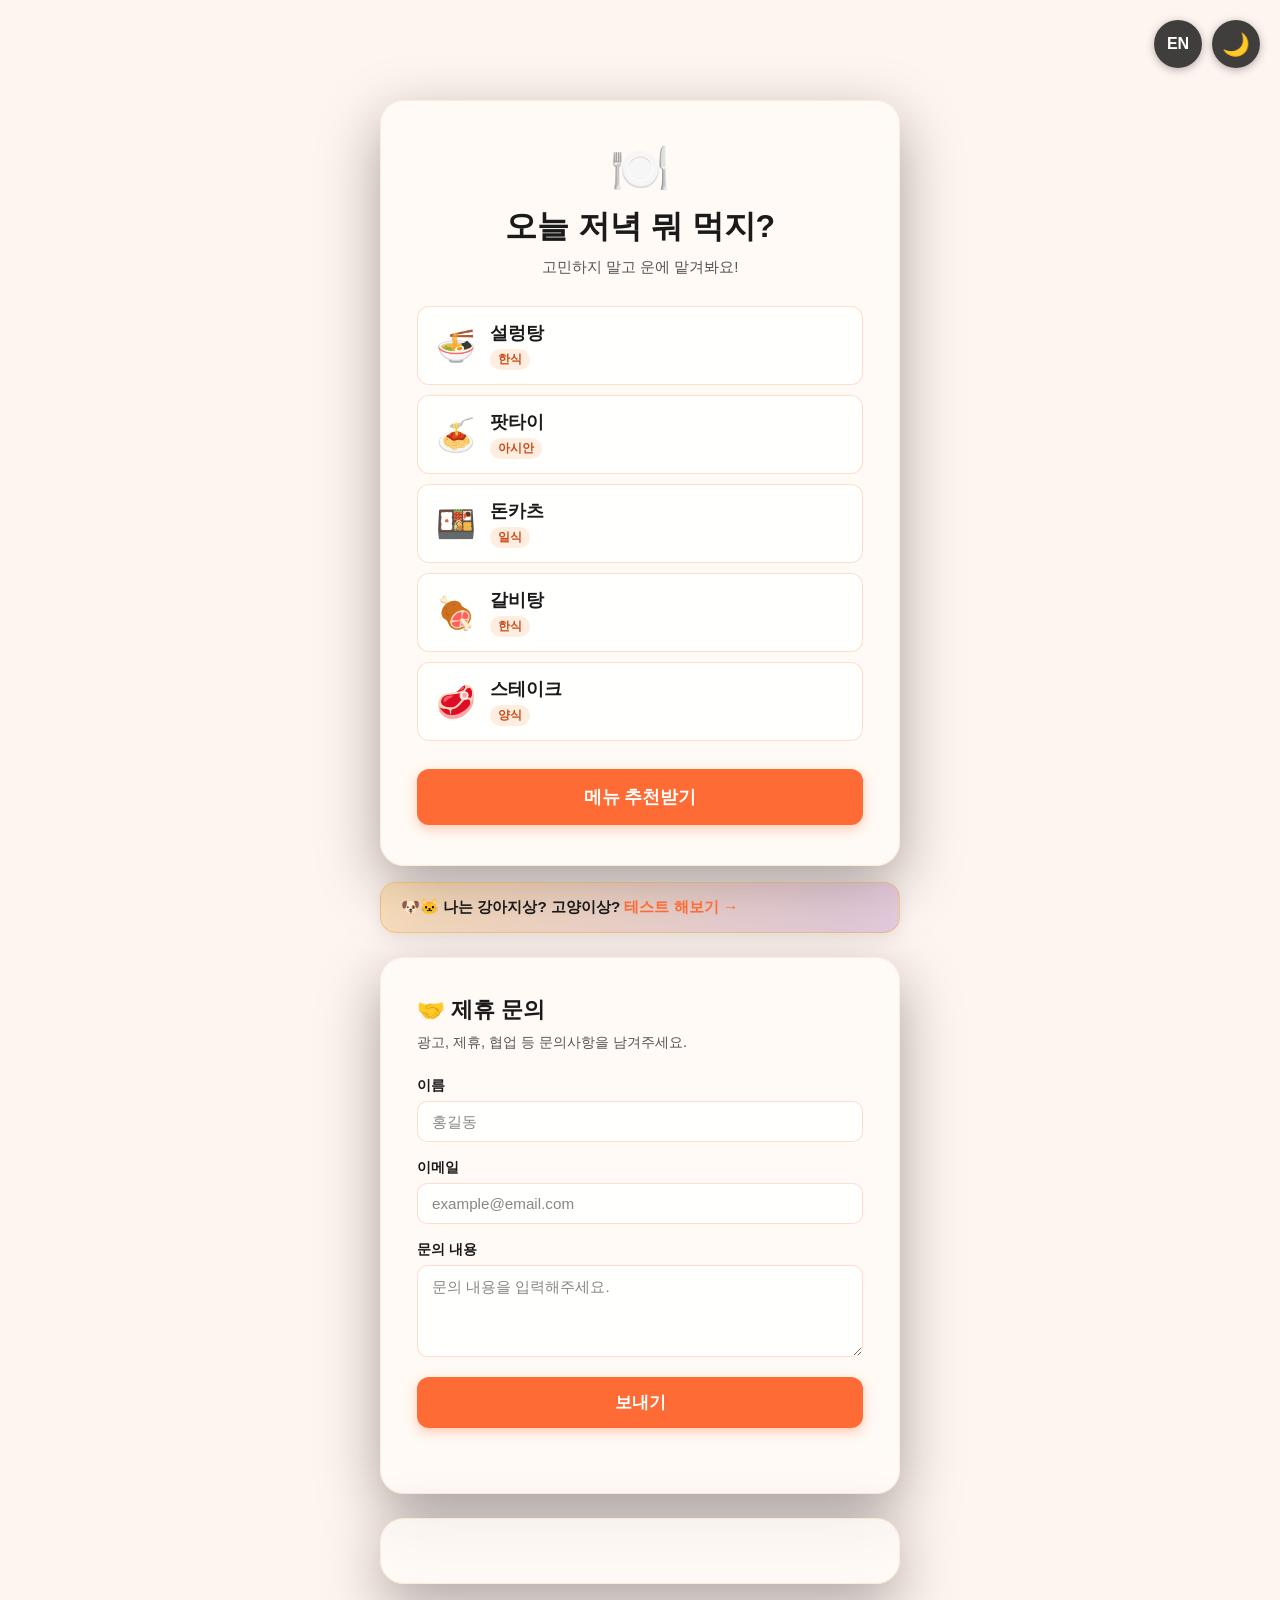
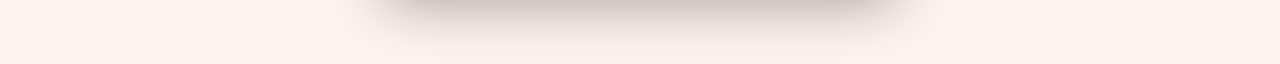
==== menu.html @ 512d97c2 "Swap index: animal test is now index.html, food menu moved to menu.html Co-Authored-By: Claude Sonne" ====
<!DOCTYPE html>
<html lang="ko">
<head>
    <meta charset="UTF-8">
    <meta name="viewport" content="width=device-width, initial-scale=1.0">
    <title>오늘 저녁 뭐 먹지?</title>
    <link rel="stylesheet" href="style.css">
</head>
<body>
    <div class="top-controls">
        <button id="lang-toggle" aria-label="Toggle language">EN</button>
        <button id="theme-toggle" aria-label="Toggle dark mode">🌙</button>
    </div>
    <div class="container">
        <div class="header">
            <div class="emoji">🍽️</div>
            <h1 data-i18n="title">오늘 저녁 뭐 먹지?</h1>
            <p class="subtitle" data-i18n="subtitle">고민하지 말고 운에 맡겨봐요!</p>
        </div>
        <div id="menus"></div>
        <button id="recommend" data-i18n="btn">메뉴 추천받기</button>
    </div>

    <div class="animal-banner">
        <a href="index.html">
            🐶🐱 나는 강아지상? 고양이상? <span>테스트 해보기 →</span>
        </a>
    </div>

    <div class="form-container">
        <h2 class="form-title" data-i18n="formTitle">🤝 제휴 문의</h2>
        <p class="form-desc" data-i18n="formDesc">광고, 제휴, 협업 등 문의사항을 남겨주세요.</p>
        <form id="contact-form" action="https://formspree.io/f/mnjobnvz" method="POST">
            <div class="form-group">
                <label for="name" data-i18n="labelName">이름</label>
                <input type="text" id="name" name="name" data-i18n-placeholder="placeholderName" placeholder="홍길동" required>
            </div>
            <div class="form-group">
                <label for="email" data-i18n="labelEmail">이메일</label>
                <input type="email" id="email" name="email" data-i18n-placeholder="placeholderEmail" placeholder="example@email.com" required>
            </div>
            <div class="form-group">
                <label for="message" data-i18n="labelMsg">문의 내용</label>
                <textarea id="message" name="message" rows="4" data-i18n-placeholder="placeholderMsg" placeholder="문의 내용을 입력해주세요." required></textarea>
            </div>
            <button type="submit" id="form-submit" data-i18n="submitBtn">보내기</button>
            <p id="form-status"></p>
        </form>
    </div>
    <script src="main.js"></script>

    <div class="disqus-container">
        <div id="disqus_thread"></div>
        <script>
            (function() {
            var d = document, s = d.createElement('script');
            s.src = 'https://hongsam01-pages-dev.disqus.com/embed.js';
            s.setAttribute('data-timestamp', +new Date());
            (d.head || d.body).appendChild(s);
            })();
        </script>
        <noscript>Please enable JavaScript to view the <a href="https://disqus.com/?ref_noscript">comments powered by Disqus.</a></noscript>
    </div>
</body>
</html>
---- style.css ----
:root {
    --primary-color: #f9f9f9;
    --secondary-color: #1a1a1a;
    --accent-color: #ff6b35;
    --accent-hover: #e85d2a;
    --background-color: #fff5f0;
    --card-bg: rgba(255, 255, 255, 0.75);
    --card-border: rgba(255, 200, 170, 0.6);
    --tag-bg: rgba(255, 235, 220, 0.9);
    --tag-color: #cc4a1a;
    --toggle-bg: rgba(30, 30, 30, 0.85);
    --toggle-color: #fff;
    --subtitle-color: #555;
    --container-bg: rgba(255, 252, 248, 0.72);
    --container-border: rgba(255, 220, 190, 0.5);
}

[data-theme="dark"] {
    --primary-color: #1e1e2e;
    --secondary-color: #f0f0f0;
    --accent-color: #ff6b35;
    --accent-hover: #ff8555;
    --background-color: #12121c;
    --card-bg: rgba(30, 28, 48, 0.75);
    --card-border: rgba(80, 70, 110, 0.5);
    --tag-bg: rgba(50, 35, 70, 0.85);
    --tag-color: #ff9970;
    --toggle-bg: rgba(220, 220, 220, 0.9);
    --toggle-color: #222;
    --subtitle-color: #aaa;
    --container-bg: rgba(18, 16, 32, 0.72);
    --container-border: rgba(90, 70, 130, 0.4);
}

* {
    box-sizing: border-box;
}

.top-controls {
    position: fixed;
    top: 20px;
    right: 20px;
    display: flex;
    gap: 10px;
    z-index: 200;
}

#theme-toggle,
#lang-toggle {
    background-color: var(--toggle-bg);
    color: var(--toggle-color);
    border: none;
    border-radius: 50%;
    width: 48px;
    height: 48px;
    font-size: 1em;
    font-weight: 700;
    cursor: pointer;
    box-shadow: 0 2px 8px rgba(0,0,0,0.3);
    transition: background-color 0.3s, transform 0.2s;
}

#theme-toggle { font-size: 1.4em; }

#theme-toggle:hover,
#lang-toggle:hover {
    transform: scale(1.1);
}

body {
    font-family: 'Segoe UI', 'Apple SD Gothic Neo', Tahoma, Geneva, Verdana, sans-serif;
    display: flex;
    flex-direction: column;
    justify-content: flex-start;
    align-items: center;
    min-height: 100vh;
    margin: 0;
    padding: 60px 20px 20px;
    background-color: var(--background-color);
    transition: background-color 0.3s;
    position: relative;
}

body::before {
    content: '';
    position: fixed;
    inset: 0;
    background-image: url('https://media.istockphoto.com/id/1442417585/ko/%EC%82%AC%EC%A7%84/%EC%B9%98%EC%A6%88-%ED%8E%98%ED%8D%BC%EB%A1%9C%EB%8B%88-%ED%94%BC%EC%9E%90-%ED%95%9C-%EC%A1%B0%EA%B0%81%EC%9D%84-%EB%A8%B9%EB%8A%94-%EC%82%AC%EB%9E%8C.jpg?s=1024x1024&w=is&k=20&c=3DbLxIf6WkhVCoTHoOGhIThDvlfEYdP680HdcUS7ygc=');
    background-size: cover;
    background-position: center;
    background-repeat: no-repeat;
    filter: brightness(0.55) saturate(1.2);
    z-index: -1;
    transition: filter 0.4s;
}

[data-theme="dark"] body::before {
    filter: brightness(0.3) saturate(1.0);
}

.container {
    text-align: center;
    background-color: var(--container-bg);
    backdrop-filter: blur(18px) saturate(1.4);
    -webkit-backdrop-filter: blur(18px) saturate(1.4);
    border: 1px solid var(--container-border);
    padding: 40px 36px;
    border-radius: 24px;
    box-shadow: 0 20px 60px rgba(0, 0, 0, 0.35);
    width: 100%;
    max-width: 520px;
    margin-top: 40px;
    position: relative;
    z-index: 1;
}

.header {
    margin-bottom: 28px;
}

.emoji {
    font-size: 3em;
    margin-bottom: 8px;
}

h1 {
    color: var(--secondary-color);
    margin: 0 0 8px;
    font-size: 2em;
}

.subtitle {
    color: var(--subtitle-color);
    margin: 0;
    font-size: 0.95em;
}

#menus {
    display: flex;
    flex-direction: column;
    gap: 10px;
    margin-bottom: 28px;
}

.menu-card {
    background-color: var(--card-bg);
    border: 1.5px solid var(--card-border);
    border-radius: 12px;
    padding: 14px 18px;
    display: flex;
    align-items: center;
    gap: 14px;
    text-align: left;
    transition: transform 0.2s, box-shadow 0.2s;
    animation: fadeIn 0.3s ease both;
}

.menu-card:hover {
    transform: translateY(-2px);
    box-shadow: 0 6px 16px rgba(0,0,0,0.1);
}

@keyframes fadeIn {
    from { opacity: 0; transform: translateY(8px); }
    to   { opacity: 1; transform: translateY(0); }
}

.menu-card:nth-child(1) { animation-delay: 0.00s; }
.menu-card:nth-child(2) { animation-delay: 0.05s; }
.menu-card:nth-child(3) { animation-delay: 0.10s; }
.menu-card:nth-child(4) { animation-delay: 0.15s; }
.menu-card:nth-child(5) { animation-delay: 0.20s; }

.menu-icon {
    font-size: 2em;
    flex-shrink: 0;
}

.menu-info {
    flex: 1;
}

.menu-name {
    font-size: 1.1em;
    font-weight: 700;
    color: var(--secondary-color);
    margin-bottom: 4px;
}

.menu-tag {
    display: inline-block;
    font-size: 0.75em;
    background-color: var(--tag-bg);
    color: var(--tag-color);
    padding: 2px 8px;
    border-radius: 20px;
    font-weight: 600;
}

#recommend {
    width: 100%;
    background-color: var(--accent-color);
    color: white;
    border: none;
    padding: 16px;
    font-size: 1.1em;
    font-weight: 700;
    border-radius: 12px;
    cursor: pointer;
    transition: background-color 0.2s, transform 0.15s, box-shadow 0.2s;
    box-shadow: 0 4px 12px rgba(255, 107, 53, 0.35);
}

#recommend:hover {
    background-color: var(--accent-hover);
    transform: translateY(-1px);
    box-shadow: 0 6px 18px rgba(255, 107, 53, 0.45);
}

#recommend:active {
    transform: translateY(0);
}

/* ── 제휴 문의 폼 ────────────────────────────────── */
.form-container {
    background-color: var(--container-bg);
    backdrop-filter: blur(18px) saturate(1.4);
    -webkit-backdrop-filter: blur(18px) saturate(1.4);
    border: 1px solid var(--container-border);
    border-radius: 24px;
    box-shadow: 0 20px 60px rgba(0, 0, 0, 0.35);
    padding: 36px;
    width: 100%;
    max-width: 520px;
    margin-top: 24px;
    position: relative;
    z-index: 1;
}

.form-title {
    color: var(--secondary-color);
    font-size: 1.4em;
    margin: 0 0 8px;
}

.form-desc {
    color: var(--subtitle-color);
    font-size: 0.9em;
    margin: 0 0 24px;
}

.form-group {
    display: flex;
    flex-direction: column;
    gap: 6px;
    margin-bottom: 16px;
    text-align: left;
}

.form-group label {
    font-size: 0.88em;
    font-weight: 600;
    color: var(--secondary-color);
}

.form-group input,
.form-group textarea {
    background-color: var(--card-bg);
    border: 1.5px solid var(--card-border);
    border-radius: 10px;
    padding: 11px 14px;
    font-size: 0.95em;
    color: var(--secondary-color);
    font-family: inherit;
    transition: border-color 0.2s, box-shadow 0.2s;
    outline: none;
    resize: vertical;
}

.form-group input::placeholder,
.form-group textarea::placeholder {
    color: var(--subtitle-color);
    opacity: 0.7;
}

.form-group input:focus,
.form-group textarea:focus {
    border-color: var(--accent-color);
    box-shadow: 0 0 0 3px rgba(255, 107, 53, 0.18);
}

#form-submit {
    width: 100%;
    background-color: var(--accent-color);
    color: white;
    border: none;
    padding: 14px;
    font-size: 1.05em;
    font-weight: 700;
    border-radius: 12px;
    cursor: pointer;
    transition: background-color 0.2s, transform 0.15s, box-shadow 0.2s;
    box-shadow: 0 4px 12px rgba(255, 107, 53, 0.35);
    margin-top: 4px;
}

#form-submit:hover {
    background-color: var(--accent-hover);
    transform: translateY(-1px);
    box-shadow: 0 6px 18px rgba(255, 107, 53, 0.45);
}

#form-submit:active {
    transform: translateY(0);
}

#form-submit:disabled {
    opacity: 0.6;
    cursor: not-allowed;
    transform: none;
}

#form-status {
    margin: 12px 0 0;
    font-size: 0.9em;
    font-weight: 600;
    min-height: 1.2em;
    text-align: center;
}

#form-status.success { color: #2ecc71; }
#form-status.error   { color: #e74c3c; }

.disqus-container {
    width: 100%;
    max-width: 520px;
    margin: 24px 0 60px;
    padding: 32px;
    background: var(--container-bg);
    backdrop-filter: blur(18px) saturate(1.4);
    -webkit-backdrop-filter: blur(18px) saturate(1.4);
    border: 1px solid var(--container-border);
    border-radius: 24px;
    box-shadow: 0 20px 60px rgba(0, 0, 0, 0.35);
    position: relative;
    z-index: 1;
}

/* Animal test banner */
.animal-banner {
    width: 100%;
    max-width: 520px;
    margin-top: 16px;
    position: relative;
    z-index: 1;
}
.animal-banner a {
    display: block;
    background: linear-gradient(135deg, rgba(245,166,35,0.25), rgba(155,89,182,0.25));
    backdrop-filter: blur(12px);
    -webkit-backdrop-filter: blur(12px);
    border: 1.5px solid rgba(245,166,35,0.4);
    border-radius: 16px;
    padding: 14px 20px;
    text-decoration: none;
    color: var(--secondary-color);
    font-weight: 700;
    font-size: 0.95em;
    transition: transform 0.2s, box-shadow 0.2s;
    box-shadow: 0 4px 16px rgba(0,0,0,0.08);
}
.animal-banner a span {
    color: var(--accent-color);
}
.animal-banner a:hover {
    transform: translateY(-2px);
    box-shadow: 0 8px 24px rgba(0,0,0,0.12);
}
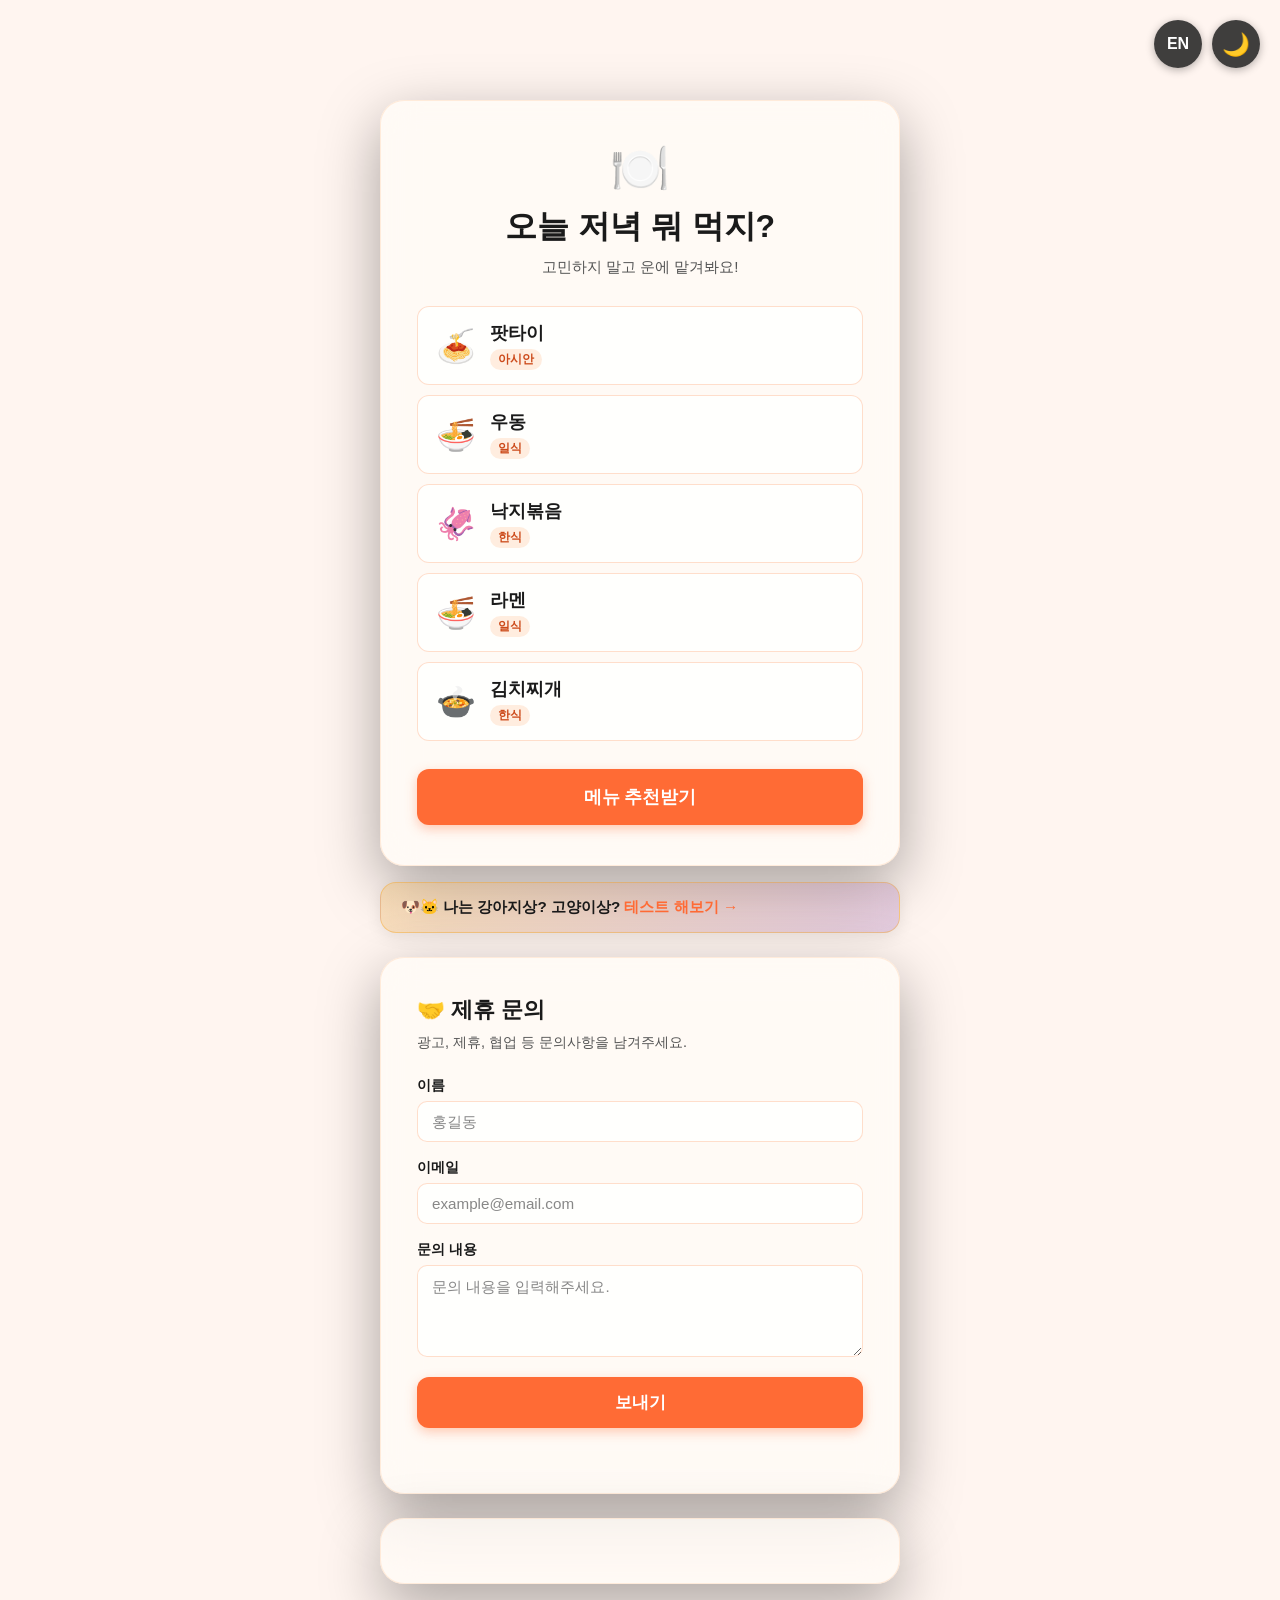
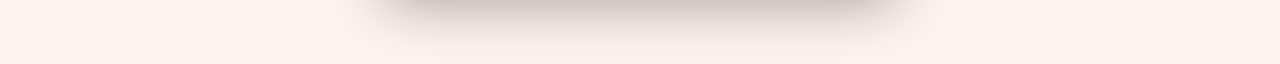
==== commit 38ce2ed3: "Add Google Analytics (gtag.js) to all HTML pages Co-Authored-By: Claude Sonnet 4.6 <noreply@anthropi" ====
--- a/menu.html
+++ b/menu.html
@@ -4,6 +4,15 @@
     <meta charset="UTF-8">
     <meta name="viewport" content="width=device-width, initial-scale=1.0">
     <title>오늘 저녁 뭐 먹지?</title>
+    <!-- Google tag (gtag.js) -->
+    <script async src="https://www.googletagmanager.com/gtag/js?id=G-LM9BMMZQ3Q"></script>
+    <script>
+      window.dataLayer = window.dataLayer || [];
+      function gtag(){dataLayer.push(arguments);}
+      gtag('js', new Date());
+
+      gtag('config', 'G-LM9BMMZQ3Q');
+    </script>
     <link rel="stylesheet" href="style.css">
 </head>
 <body>
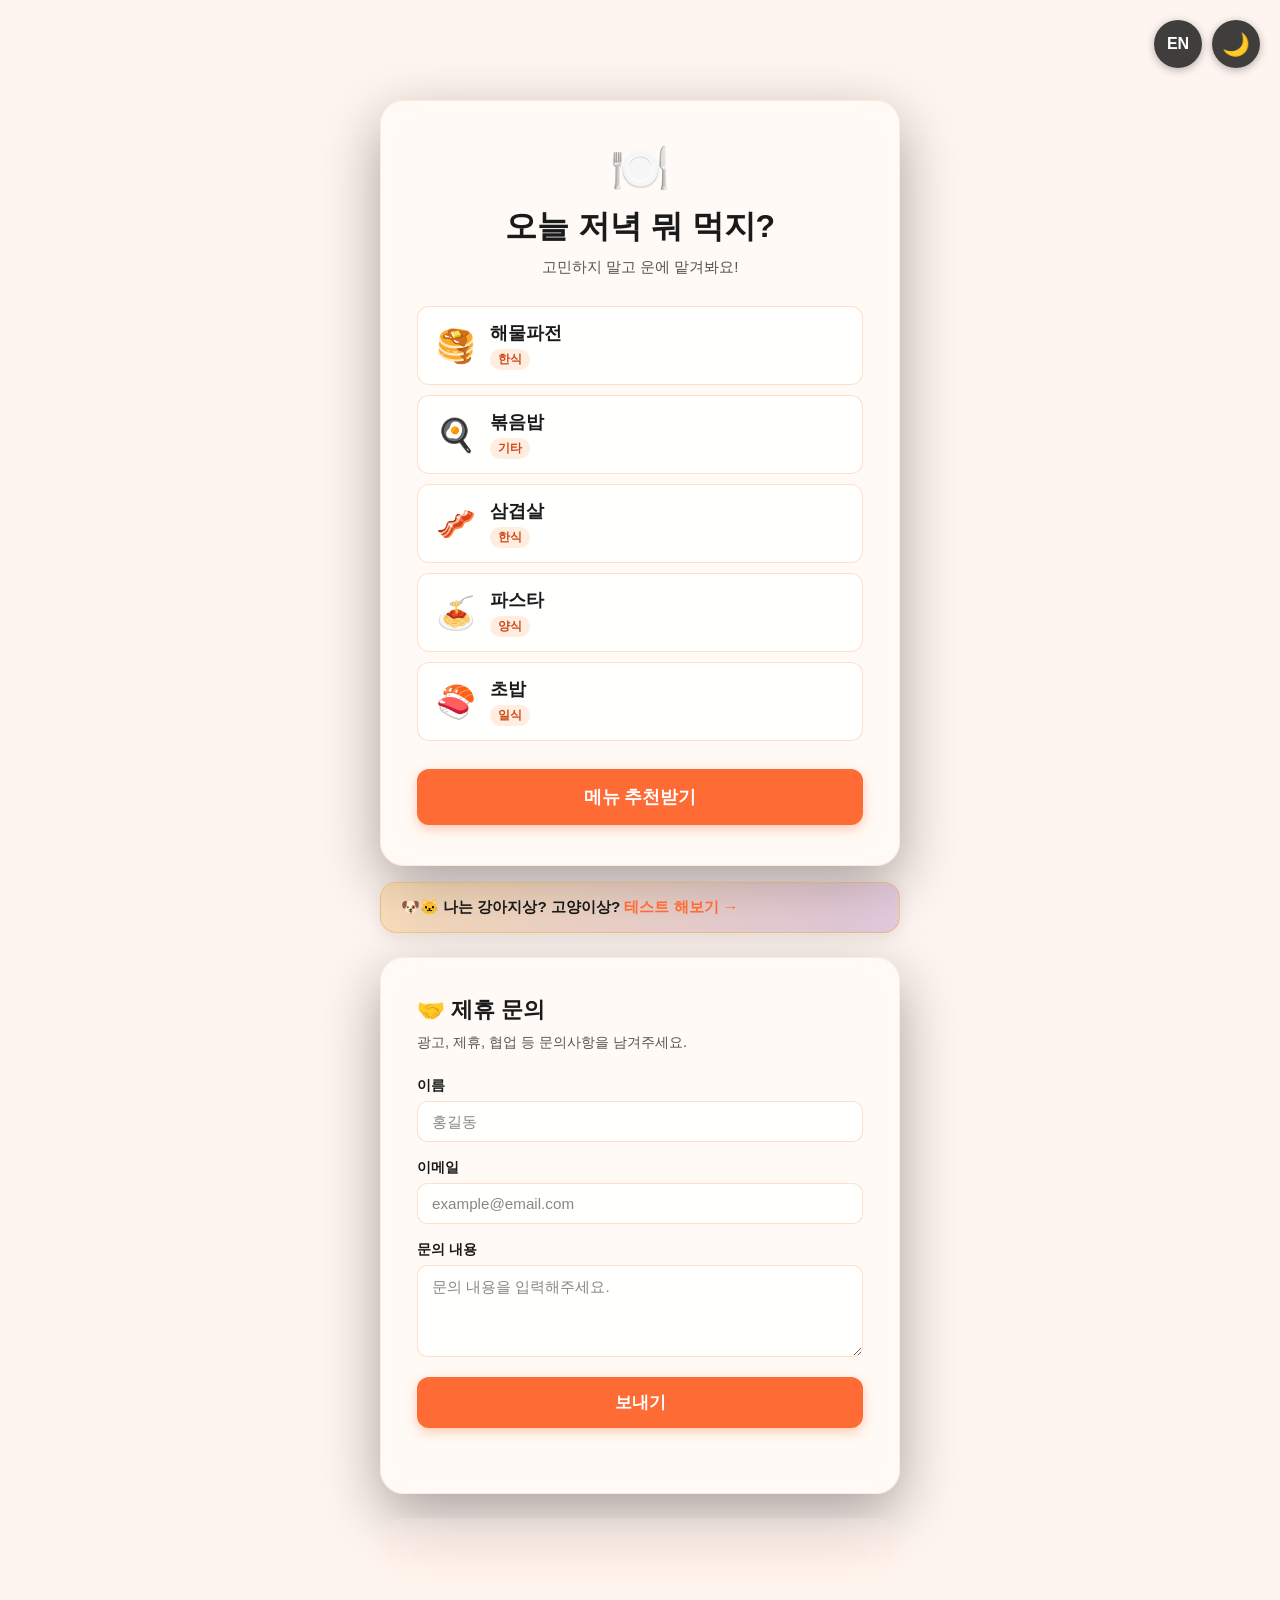
==== commit 666d18ea: "Apply comprehensive SEO optimization for Google and Naver - Add meta description, keywords, robots, " ====
--- a/menu.html
+++ b/menu.html
@@ -3,7 +3,66 @@
 <head>
     <meta charset="UTF-8">
     <meta name="viewport" content="width=device-width, initial-scale=1.0">
-    <title>오늘 저녁 뭐 먹지?</title>
+    <title>오늘 저녁 뭐 먹지? | 랜덤 저녁 메뉴 추천</title>
+
+    <!-- SEO 기본 메타 태그 -->
+    <meta name="description" content="저녁 메뉴 고르기 어려우세요? AI가 랜덤으로 저녁 메뉴를 추천해드려요. 삼겹살, 파스타, 초밥 등 30가지 메뉴 중 5가지를 무료로 추천!">
+    <meta name="keywords" content="저녁 메뉴 추천, 오늘 저녁 뭐 먹지, 랜덤 메뉴 추천, 저녁 메뉴, 메뉴 추천, 오늘 뭐 먹지, 저녁 추천">
+    <meta name="robots" content="index, follow">
+    <meta name="author" content="HongSam">
+    <link rel="canonical" href="https://hongsam01.pages.dev/menu.html">
+
+    <!-- Open Graph (카카오톡·페이스북·네이버 공유) -->
+    <meta property="og:type" content="website">
+    <meta property="og:url" content="https://hongsam01.pages.dev/menu.html">
+    <meta property="og:title" content="오늘 저녁 뭐 먹지? | 랜덤 저녁 메뉴 추천">
+    <meta property="og:description" content="저녁 메뉴 고르기 어려우세요? AI가 랜덤으로 저녁 메뉴를 추천해드려요. 30가지 메뉴 중 5가지 무료 추천!">
+    <meta property="og:image" content="https://media.istockphoto.com/id/1442417585/ko/%EC%82%AC%EC%A7%84/%EC%B9%98%EC%A6%88-%ED%8E%98%ED%8D%BC%EB%A1%9C%EB%8B%88-%ED%94%BC%EC%9E%90-%ED%95%9C-%EC%A1%B0%EA%B0%81%EC%9D%84-%EB%A8%B9%EB%8A%94-%EC%82%AC%EB%9E%8C.jpg?s=1024x1024&w=is&k=20&c=3DbLxIf6WkhVCoTHoOGhIThDvlfEYdP680HdcUS7ygc=">
+    <meta property="og:image:width" content="1024">
+    <meta property="og:image:height" content="1024">
+    <meta property="og:image:alt" content="오늘 저녁 뭐 먹지 랜덤 메뉴 추천">
+    <meta property="og:locale" content="ko_KR">
+    <meta property="og:site_name" content="HongSam">
+
+    <!-- Twitter Card -->
+    <meta name="twitter:card" content="summary_large_image">
+    <meta name="twitter:title" content="오늘 저녁 뭐 먹지? | 랜덤 저녁 메뉴 추천">
+    <meta name="twitter:description" content="저녁 메뉴 고르기 어려우세요? AI가 랜덤으로 저녁 메뉴를 추천해드려요!">
+    <meta name="twitter:image" content="https://media.istockphoto.com/id/1442417585/ko/%EC%82%AC%EC%A7%84/%EC%B9%98%EC%A6%88-%ED%8E%98%ED%8D%BC%EB%A1%9C%EB%8B%88-%ED%94%BC%EC%9E%90-%ED%95%9C-%EC%A1%B0%EA%B0%81%EC%9D%84-%EB%A8%B9%EB%8A%94-%EC%82%AC%EB%9E%8C.jpg?s=1024x1024&w=is&k=20&c=3DbLxIf6WkhVCoTHoOGhIThDvlfEYdP680HdcUS7ygc=">
+
+    <!-- Favicon -->
+    <link rel="icon" href="data:image/svg+xml,<svg xmlns='http://www.w3.org/2000/svg' viewBox='0 0 100 100'><text y='.9em' font-size='90'>🍽️</text></svg>">
+
+    <!-- JSON-LD 구조화 데이터 -->
+    <script type="application/ld+json">
+    {
+      "@context": "https://schema.org",
+      "@type": "WebApplication",
+      "name": "오늘 저녁 뭐 먹지?",
+      "alternateName": "랜덤 저녁 메뉴 추천",
+      "description": "메뉴 고르기 어려울 때 AI가 랜덤으로 저녁 메뉴를 추천해드리는 서비스입니다. 한식, 일식, 중식, 양식 등 30가지 메뉴 중 5가지를 추천합니다.",
+      "url": "https://hongsam01.pages.dev/menu.html",
+      "applicationCategory": "LifestyleApplication",
+      "operatingSystem": "Web Browser",
+      "inLanguage": ["ko-KR", "en"],
+      "isAccessibleForFree": true,
+      "offers": {
+        "@type": "Offer",
+        "price": "0",
+        "priceCurrency": "KRW"
+      },
+      "author": {
+        "@type": "Person",
+        "name": "HongSam"
+      },
+      "publisher": {
+        "@type": "Organization",
+        "name": "HongSam",
+        "url": "https://hongsam01.pages.dev/"
+      }
+    }
+    </script>
+
     <!-- Google tag (gtag.js) -->
     <script async src="https://www.googletagmanager.com/gtag/js?id=G-LM9BMMZQ3Q"></script>
     <script>
